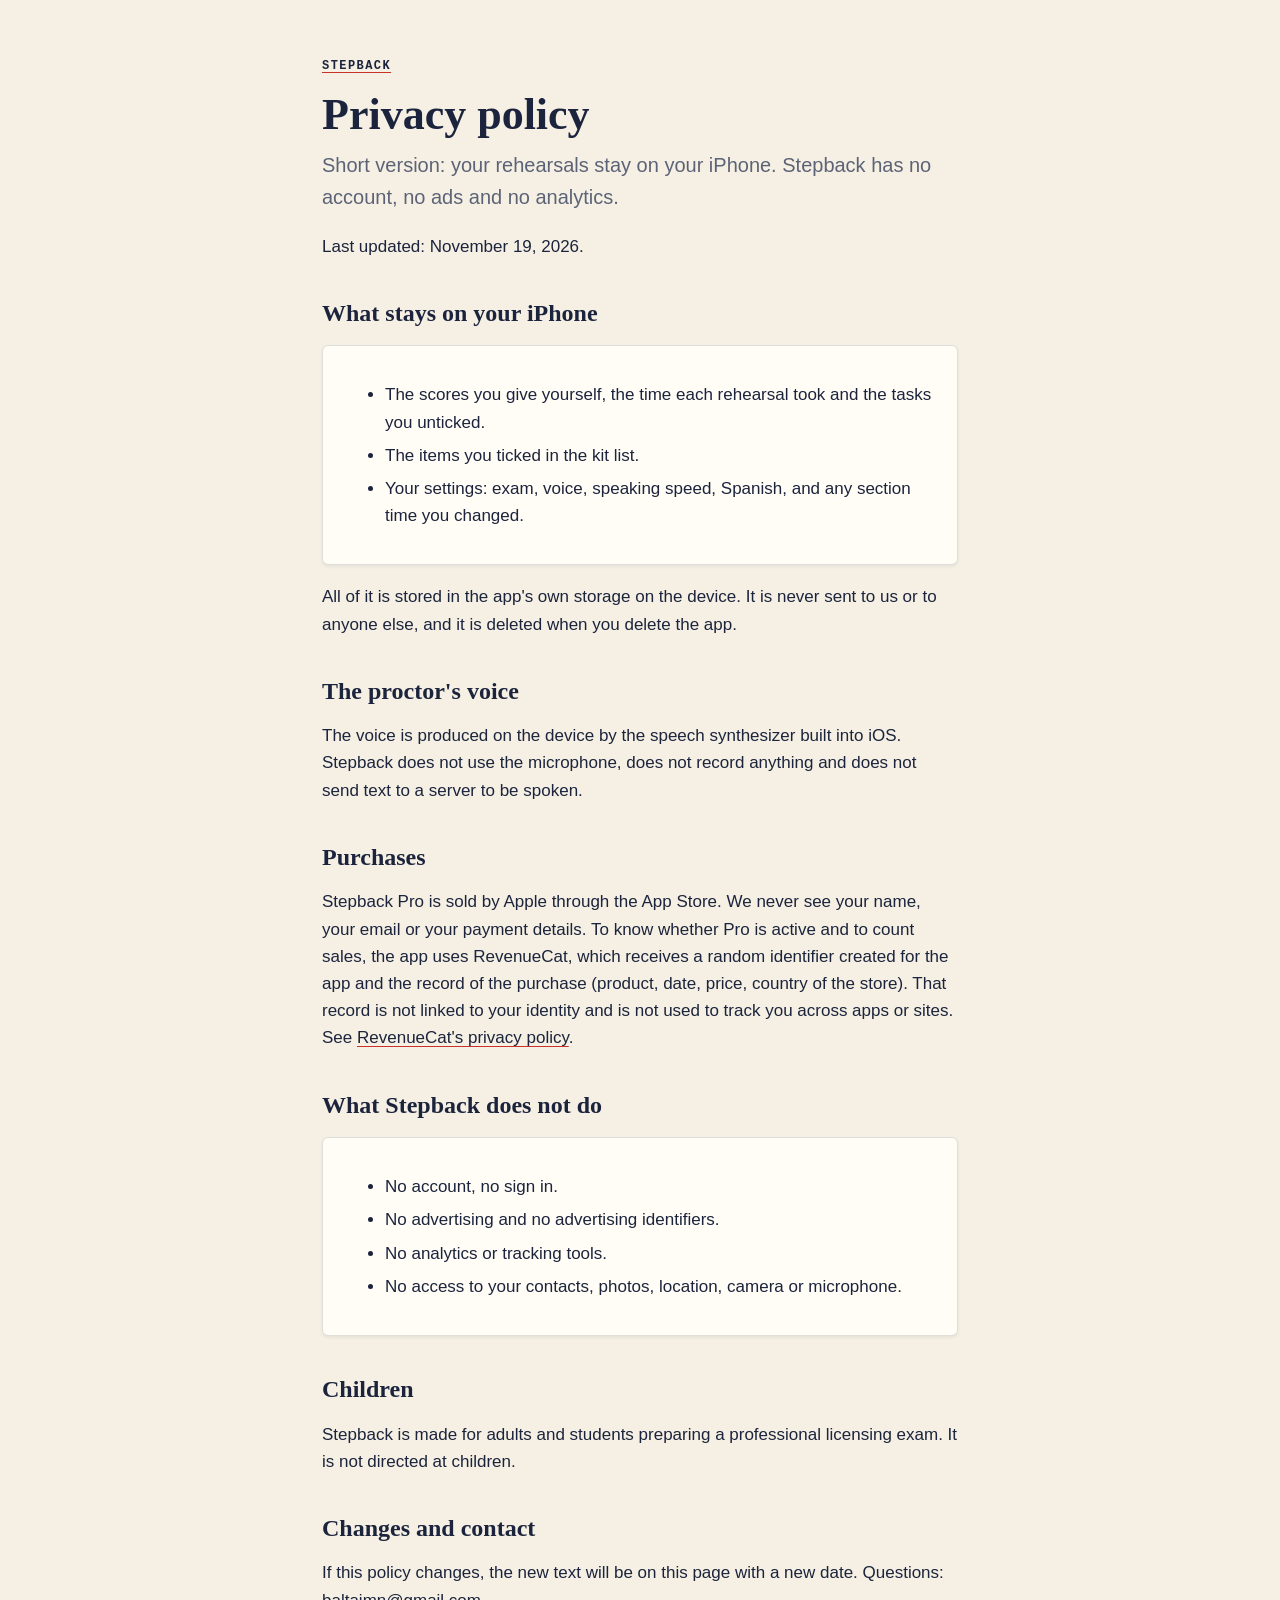
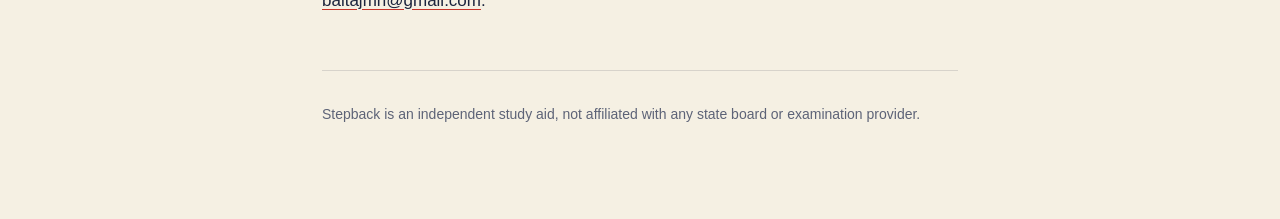
==== privacy/index.html @ b7b8744b "Web: landing and privacy policy of Stepback Co-Authored-By: Claude Fable 5.2 <noreply@anthropic.com>" ====
<!doctype html>
<html lang="en">
<head>
<meta charset="utf-8">
<meta name="viewport" content="width=device-width, initial-scale=1">
<title>Stepback privacy policy</title>
<link rel="icon" href="../icon.png">
<link rel="stylesheet" href="../style.css">
</head>
<body>
<main>
<p class="label"><a href="../">Stepback</a></p>
<h1>Privacy policy</h1>
<p class="lead">Short version: your rehearsals stay on your iPhone. Stepback has no account, no ads and no analytics.</p>
<p>Last updated: November 19, 2026.</p>

<h2>What stays on your iPhone</h2>
<div class="sheet">
<ul>
<li>The scores you give yourself, the time each rehearsal took and the tasks you unticked.</li>
<li>The items you ticked in the kit list.</li>
<li>Your settings: exam, voice, speaking speed, Spanish, and any section time you changed.</li>
</ul>
</div>
<p>All of it is stored in the app's own storage on the device. It is never sent to us or to anyone else, and it is deleted when you delete the app.</p>

<h2>The proctor's voice</h2>
<p>The voice is produced on the device by the speech synthesizer built into iOS. Stepback does not use the microphone, does not record anything and does not send text to a server to be spoken.</p>

<h2>Purchases</h2>
<p>Stepback Pro is sold by Apple through the App Store. We never see your name, your email or your payment details. To know whether Pro is active and to count sales, the app uses RevenueCat, which receives a random identifier created for the app and the record of the purchase (product, date, price, country of the store). That record is not linked to your identity and is not used to track you across apps or sites. See <a href="https://www.revenuecat.com/privacy">RevenueCat's privacy policy</a>.</p>

<h2>What Stepback does not do</h2>
<div class="sheet">
<ul>
<li>No account, no sign in.</li>
<li>No advertising and no advertising identifiers.</li>
<li>No analytics or tracking tools.</li>
<li>No access to your contacts, photos, location, camera or microphone.</li>
</ul>
</div>

<h2>Children</h2>
<p>Stepback is made for adults and students preparing a professional licensing exam. It is not directed at children.</p>

<h2>Changes and contact</h2>
<p>If this policy changes, the new text will be on this page with a new date. Questions: <a href="mailto:baltajmn@gmail.com?subject=Stepback%20privacy">baltajmn@gmail.com</a>.</p>

<footer>
<p>Stepback is an independent study aid, not affiliated with any state board or examination provider.</p>
</footer>
</main>
</body>
</html>
---- style.css ----
:root { --paper: #f5f0e3; --sheet: #fffdf5; --ink: #1c243d; --soft: #5d6377; --red: #c73329; --rule: #1c243d24; }
* { box-sizing: border-box; }
body { margin: 0; background: var(--paper); color: var(--ink); font: 17px/1.6 -apple-system, "Helvetica Neue", Arial, sans-serif; }
main { max-width: 680px; margin: 0 auto; padding: 48px 22px 80px; }
h1, h2 { font-family: "New York", "Iowan Old Style", Georgia, serif; line-height: 1.15; }
h1 { font-size: 44px; margin: 18px 0 8px; }
h2 { font-size: 24px; margin: 40px 0 8px; }
p.lead { font-size: 20px; color: var(--soft); margin-top: 0; }
.label { font: 600 12px/1 ui-monospace, Menlo, monospace; letter-spacing: .12em; text-transform: uppercase; color: var(--soft); }
.sheet { background: var(--sheet); border: 1px solid var(--rule); border-radius: 6px; padding: 18px 22px; margin: 18px 0; box-shadow: 0 2px 3px #1c243d0f; }
.sheet li { margin: 6px 0; }
ol.sections { padding-left: 22px; }
ol.sections li::marker { color: var(--red); font: 700 15px ui-monospace, Menlo, monospace; }
a { color: var(--ink); text-decoration-color: var(--red); text-underline-offset: 3px; }
img.icon { width: 96px; height: 96px; border-radius: 22px; box-shadow: 0 3px 10px #1c243d33; }
footer { margin-top: 56px; padding-top: 18px; border-top: 1px solid var(--rule); font-size: 14px; color: var(--soft); }
em.es { color: var(--soft); display: block; font-size: 15px; }
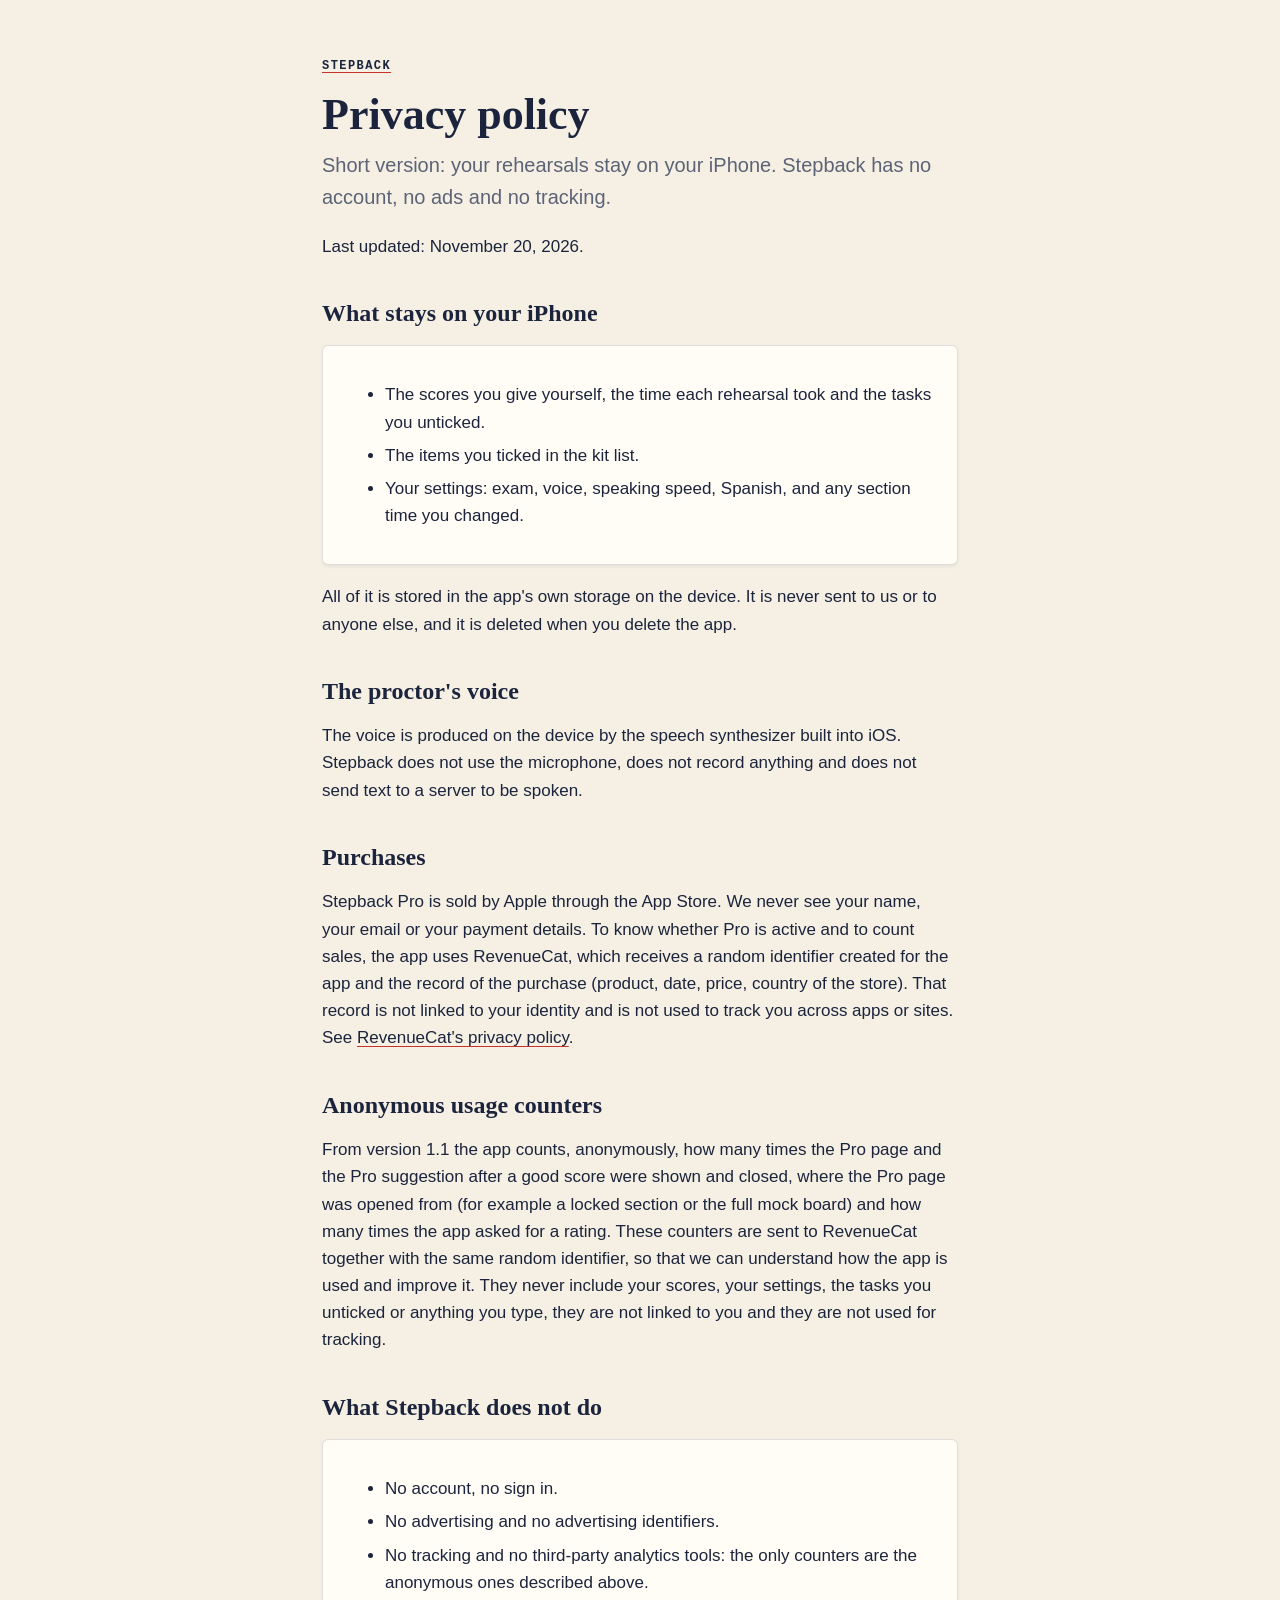
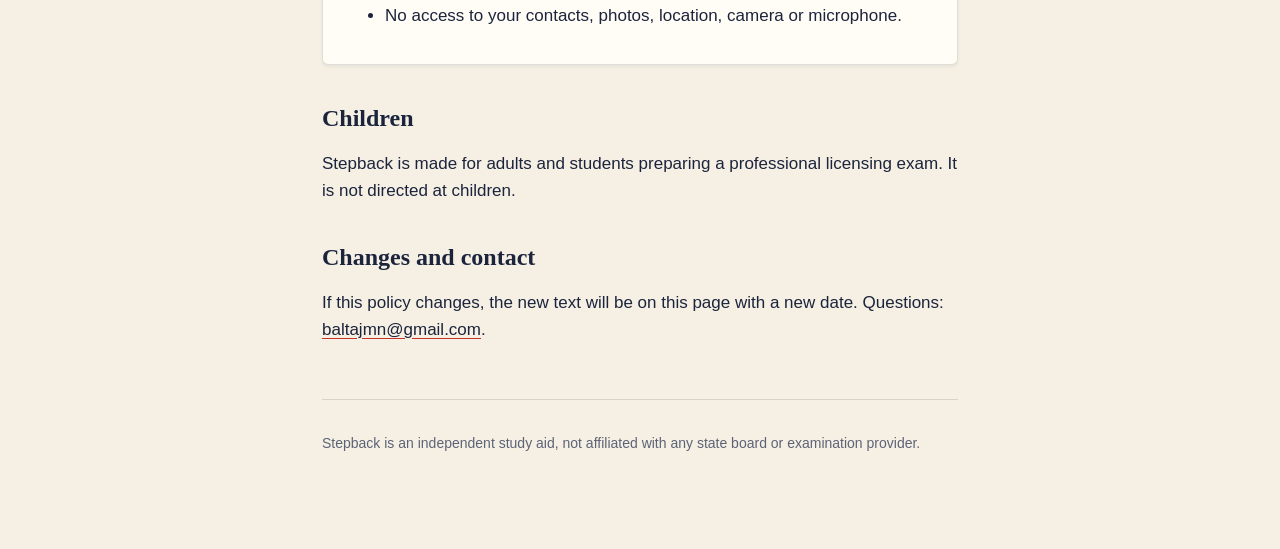
==== commit 09635825: "Privacy: anonymous usage counters from version 1.1 Co-Authored-By: Claude Sonnet 5.5 <noreply@anthro" ====
--- a/privacy/index.html
+++ b/privacy/index.html
@@ -11,8 +11,8 @@
 <main>
 <p class="label"><a href="../">Stepback</a></p>
 <h1>Privacy policy</h1>
-<p class="lead">Short version: your rehearsals stay on your iPhone. Stepback has no account, no ads and no analytics.</p>
-<p>Last updated: November 19, 2026.</p>
+<p class="lead">Short version: your rehearsals stay on your iPhone. Stepback has no account, no ads and no tracking.</p>
+<p>Last updated: November 20, 2026.</p>
 
 <h2>What stays on your iPhone</h2>
 <div class="sheet">
@@ -30,12 +30,15 @@
 <h2>Purchases</h2>
 <p>Stepback Pro is sold by Apple through the App Store. We never see your name, your email or your payment details. To know whether Pro is active and to count sales, the app uses RevenueCat, which receives a random identifier created for the app and the record of the purchase (product, date, price, country of the store). That record is not linked to your identity and is not used to track you across apps or sites. See <a href="https://www.revenuecat.com/privacy">RevenueCat's privacy policy</a>.</p>
 
+<h2>Anonymous usage counters</h2>
+<p>From version 1.1 the app counts, anonymously, how many times the Pro page and the Pro suggestion after a good score were shown and closed, where the Pro page was opened from (for example a locked section or the full mock board) and how many times the app asked for a rating. These counters are sent to RevenueCat together with the same random identifier, so that we can understand how the app is used and improve it. They never include your scores, your settings, the tasks you unticked or anything you type, they are not linked to you and they are not used for tracking.</p>
+
 <h2>What Stepback does not do</h2>
 <div class="sheet">
 <ul>
 <li>No account, no sign in.</li>
 <li>No advertising and no advertising identifiers.</li>
-<li>No analytics or tracking tools.</li>
+<li>No tracking and no third-party analytics tools: the only counters are the anonymous ones described above.</li>
 <li>No access to your contacts, photos, location, camera or microphone.</li>
 </ul>
 </div>
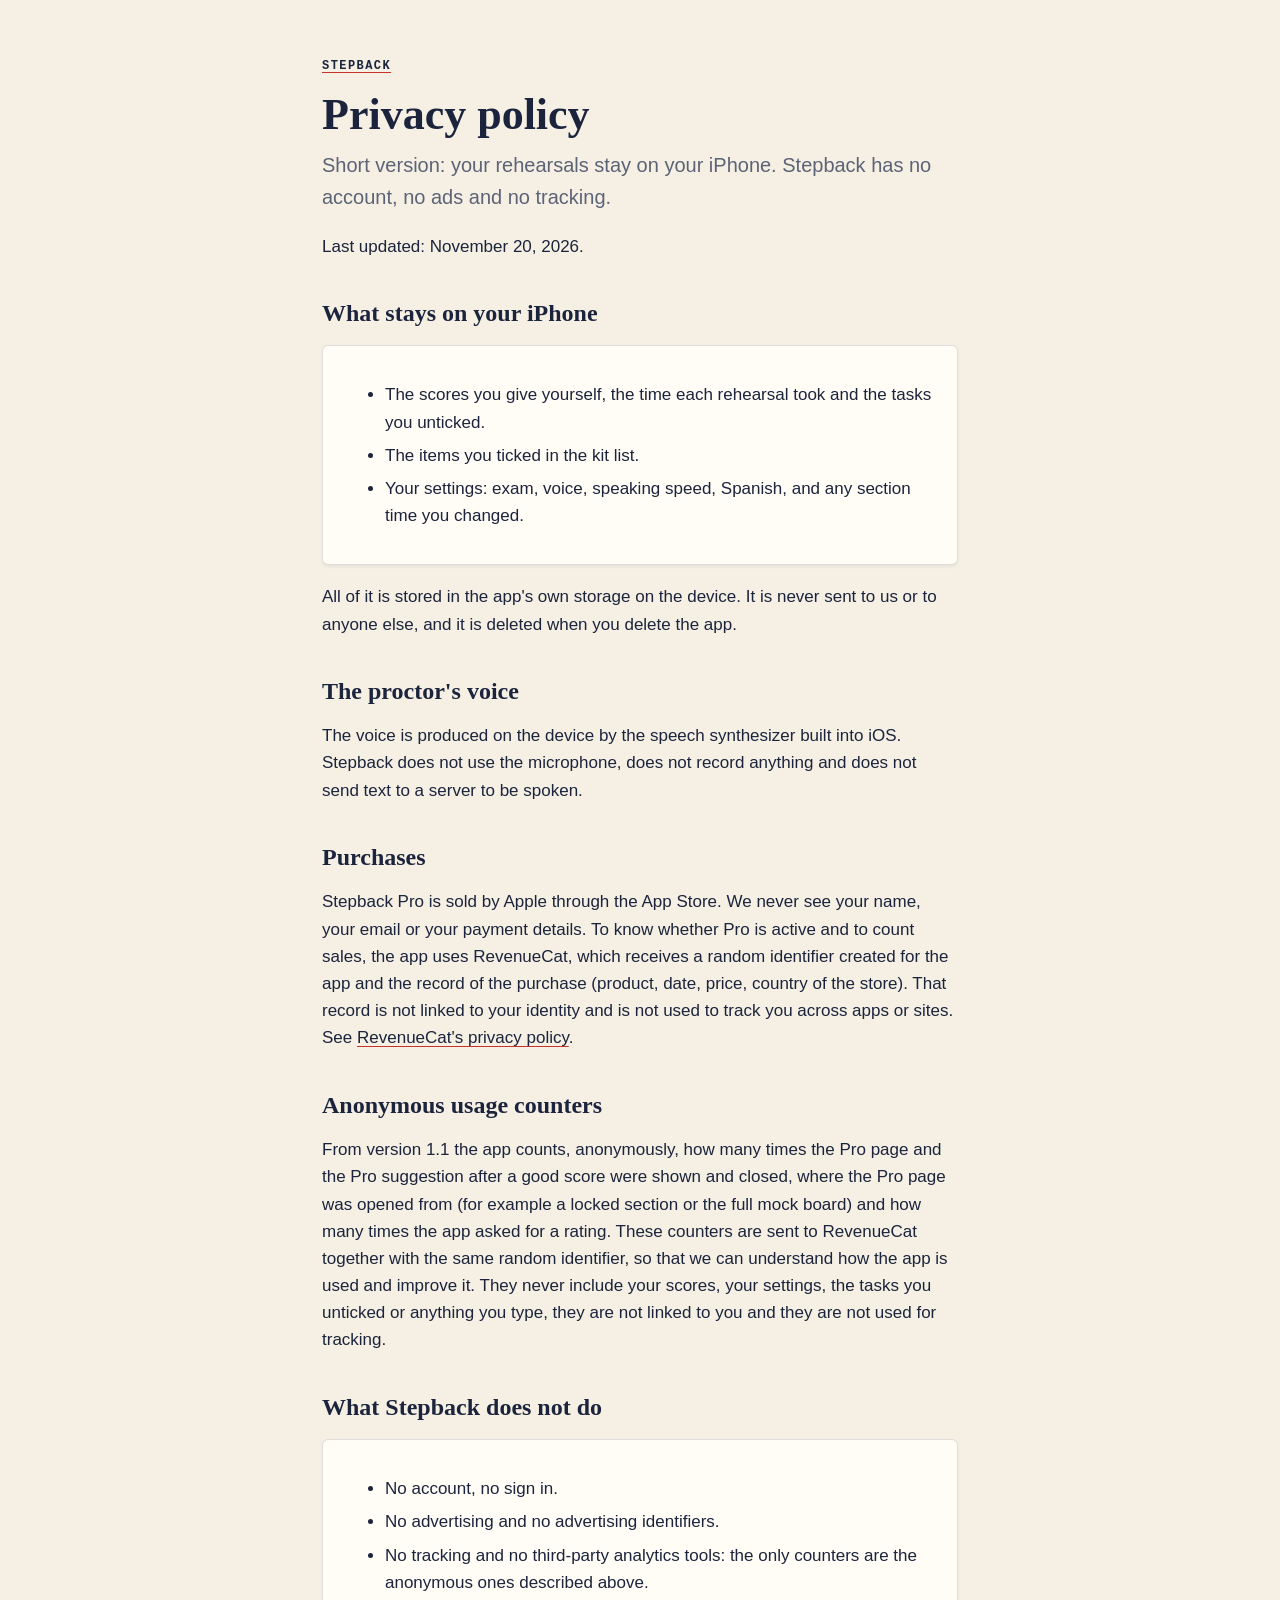
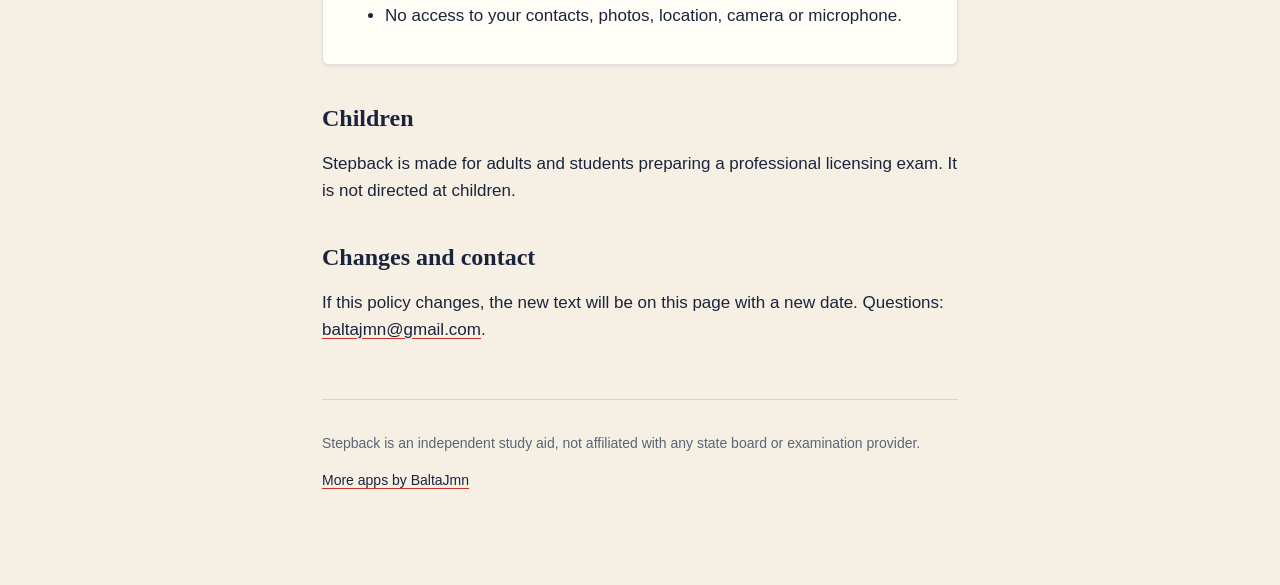
==== commit 17fb372a: "Footer link to all apps at baltajmn.dev Co-Authored-By: Claude Opus 5.5 <noreply@anthropic.com>" ====
--- a/privacy/index.html
+++ b/privacy/index.html
@@ -51,6 +51,7 @@
 
 <footer>
 <p>Stepback is an independent study aid, not affiliated with any state board or examination provider.</p>
+<p><a href="https://baltajmn.dev/">More apps by BaltaJmn</a></p>
 </footer>
 </main>
 </body>
